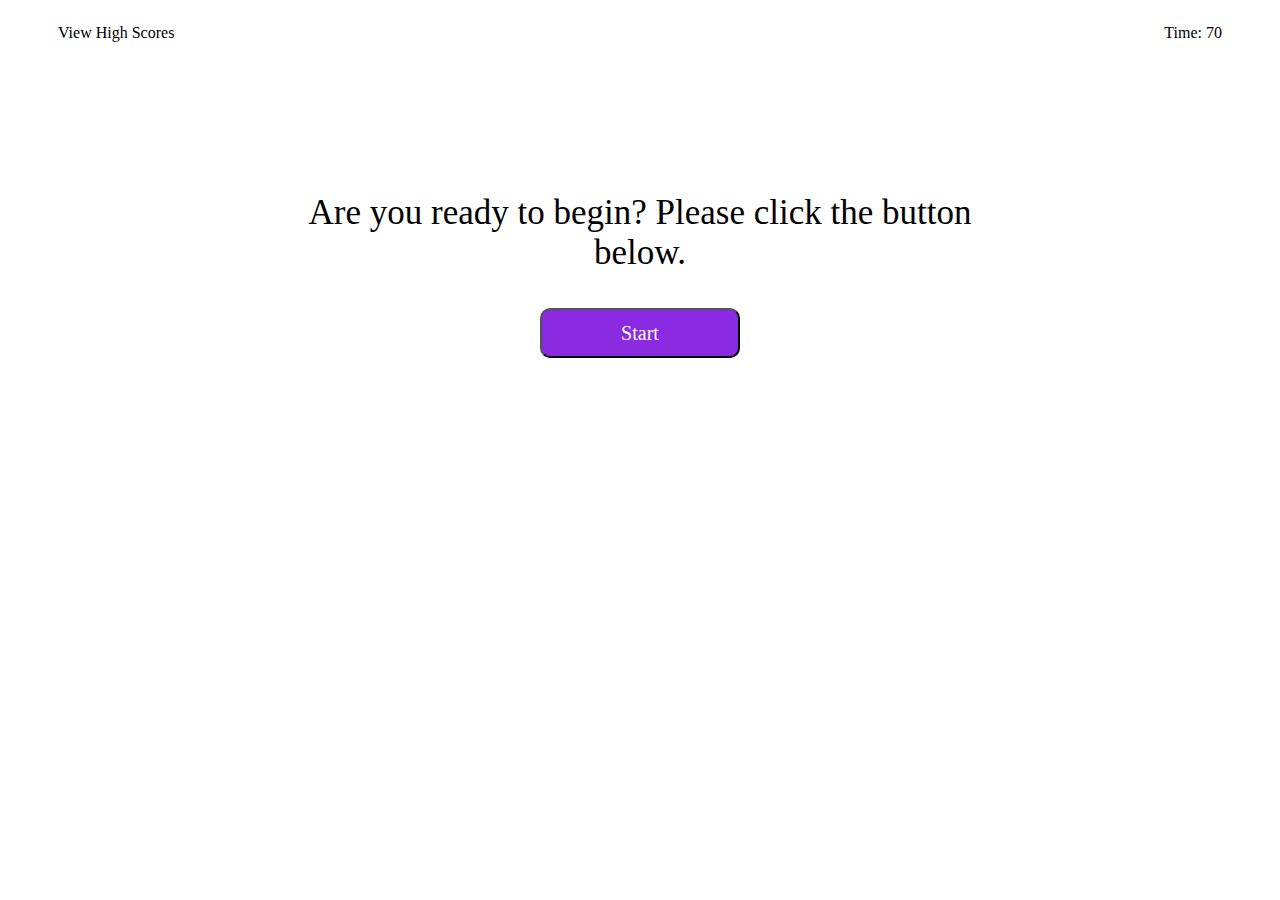
==== index.html @ 0b664e5a "Add files, create the site format, and add logic to .js file. Logic includes: querySelector to creat" ====
<!DOCTYPE html>
<html lang="en">

<head>
    <meta charset="UTF-8">
    <meta http-equiv="X-UA-Compatible" content="IE=edge">
    <meta name="viewport" content="width=device-width, initial-scale=1.0">
    <link rel="stylesheet" href="./assets/css/styles.css">
    <title>Quiz Time!</title>
</head>

<body>
    <header>
        <div class="score">
            <p>View High Scores</p>
        </div>
        <div class="time">
            <p class="timer">Time: 70</p>
        </div>
    </header>
    <section>
        <div class="question">
            <p class="start_question">Are you ready to begin? Please click the button below.</p>
        </div>
        <div class="answer">
            <button class="start_button">Start</button>
        </div>
    </section>
    <script src="./assets/js/script.js"></script>
</body>

</html>
---- assets/css/styles.css ----
@import url('https://fonts.googleapis.com/css2?family=Permanent+Marker&family=Poppins:ital,wght@1,300&display=swap');

* {
    font-family: 'Permanent Marker', cursive;
}

header {
    display: flex;
    flex-direction: row;
    justify-content: space-between;
    flex-wrap: wrap;
    width: 100%;
}

.score {
    margin-left: 50px;
}

.time {
    margin-right: 50px;
}

section {
    display: flex;
    flex-direction: column;
    align-items: center;
    justify-content: center;
    margin-top: 100px;
    font-size: 35px;
    height: auto;
}

button {
    width: 200px;
    color: white;
    font-size: 20px;
    height: 50px;
    background-color: blueviolet;
    border-radius: 10px;
}

button:hover {
    background-color: rgb(171, 116, 223);
}

.question {
    text-align: center;
    width: 60%;
}

.answer {
    display: flex;
    flex-direction: column;
}

.answer > button:nth-child(n+2) {
    margin-top: 10px;
}
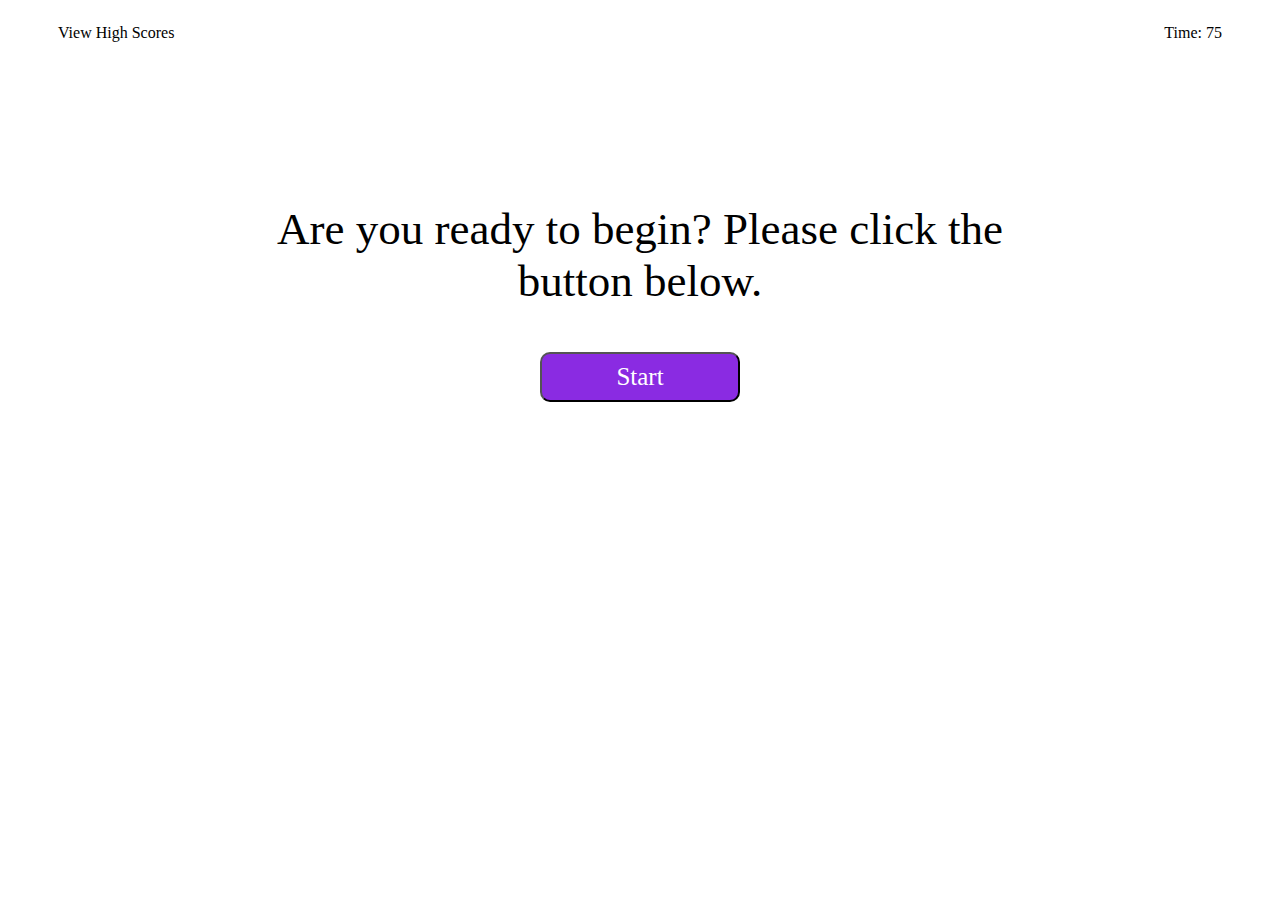
==== commit 13baae5a: "Start over. Use display: none for the answer buttons instead of creating buttons. Creating buttons c" ====
--- a/index.html
+++ b/index.html
@@ -15,7 +15,7 @@
             <p>View High Scores</p>
         </div>
         <div class="time">
-            <p class="timer">Time: 70</p>
+            <p class="timer">Time: 75</p>
         </div>
     </header>
     <section>
@@ -24,6 +24,10 @@
         </div>
         <div class="answer">
             <button class="start_button">Start</button>
+            <button style ="display: none" class="answer-1">Test</button>
+            <button style ="display: none" class="answer-2"></button>
+            <button style ="display: none" class="answer-3"></button>
+            <button style ="display: none" class="answer-4"></button>
         </div>
     </section>
     <script src="./assets/js/script.js"></script>
--- a/assets/css/styles.css
+++ b/assets/css/styles.css
@@ -26,14 +26,14 @@
     align-items: center;
     justify-content: center;
     margin-top: 100px;
-    font-size: 35px;
+    font-size: 45px;
     height: auto;
 }
 
 button {
     width: 200px;
     color: white;
-    font-size: 20px;
+    font-size: 25px;
     height: 50px;
     background-color: blueviolet;
     border-radius: 10px;
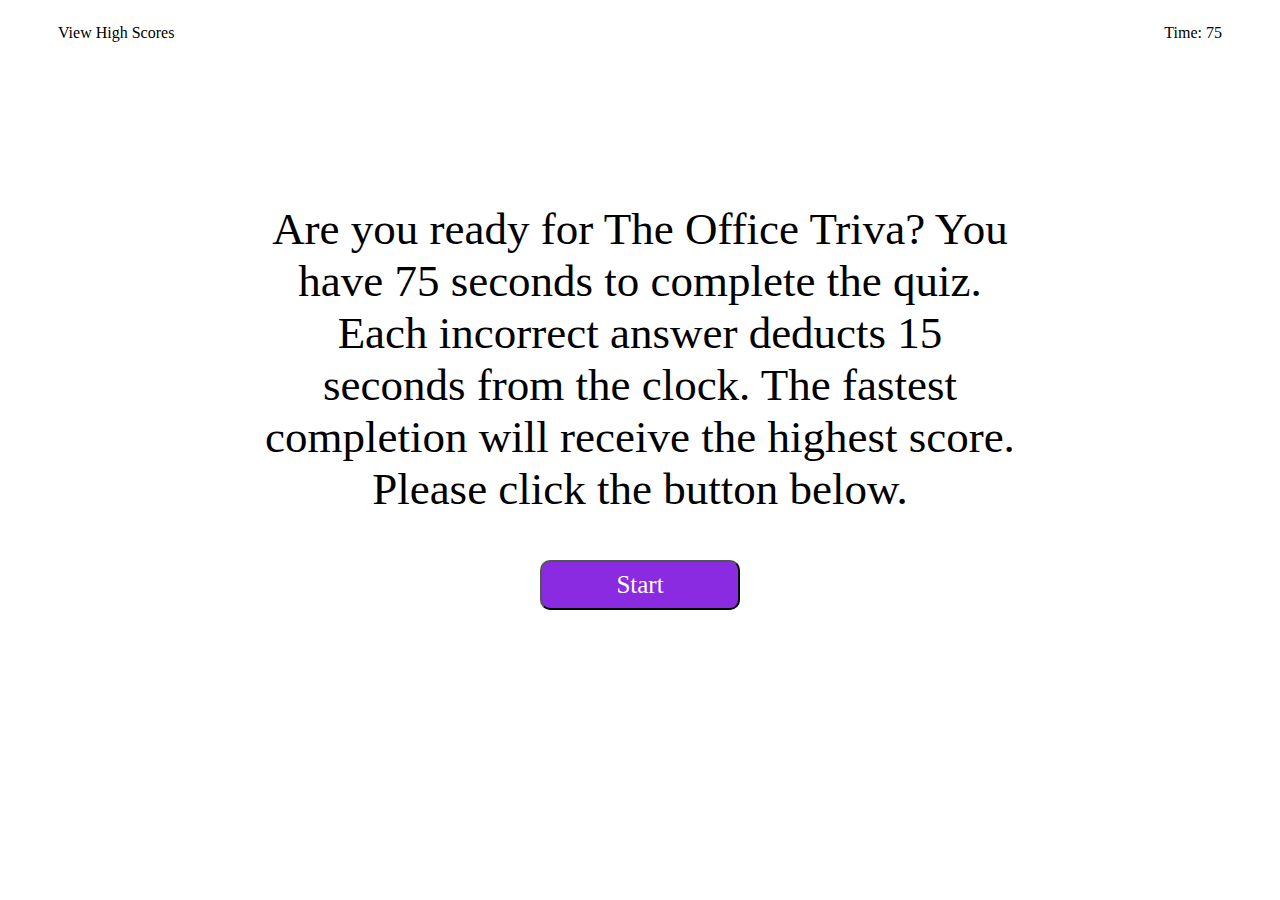
==== commit d1df7033: "Add last few questions. Debug question skipping by adjusting function format and placement." ====
--- a/index.html
+++ b/index.html
@@ -20,15 +20,21 @@
     </header>
     <section>
         <div class="question">
-            <p class="start_question">Are you ready to begin? Please click the button below.</p>
+            <p class="start_question">Are you ready for The Office Triva? You have 75 seconds to complete the quiz. Each
+                incorrect answer deducts 15 seconds from the clock. The fastest completion will receive the highest score. Please click the button below.</p>
         </div>
         <div class="answer">
             <button class="start_button">Start</button>
-            <button style ="display: none" class="answer-1">Test</button>
-            <button style ="display: none" class="answer-2"></button>
-            <button style ="display: none" class="answer-3"></button>
-            <button style ="display: none" class="answer-4"></button>
+            <button style="display: none" class="answer-1">Test</button>
+            <button style="display: none" class="answer-2"></button>
+            <button style="display: none" class="answer-3"></button>
+            <button style="display: none" class="answer-4"></button>
         </div>
+        <footer style="display: none;">
+            <hr>
+            <p style="display: none;" class="correct">That's correct!</p>
+            <p style="display: none;" class="incorrect">Incorrect!</p>
+        </footer>
     </section>
     <script src="./assets/js/script.js"></script>
 </body>
--- a/assets/css/styles.css
+++ b/assets/css/styles.css
@@ -31,12 +31,16 @@
 }
 
 button {
-    width: 200px;
+    width: auto;
     color: white;
     font-size: 25px;
     height: 50px;
     background-color: blueviolet;
     border-radius: 10px;
+}
+
+.start_button {
+    width: 200px;
 }
 
 button:hover {
@@ -55,4 +59,11 @@
 
 .answer > button:nth-child(n+2) {
     margin-top: 10px;
+}
+
+footer {
+    font-size: 25px;
+    color: gray;
+    width: 80%;
+    margin-top: 30px;
 }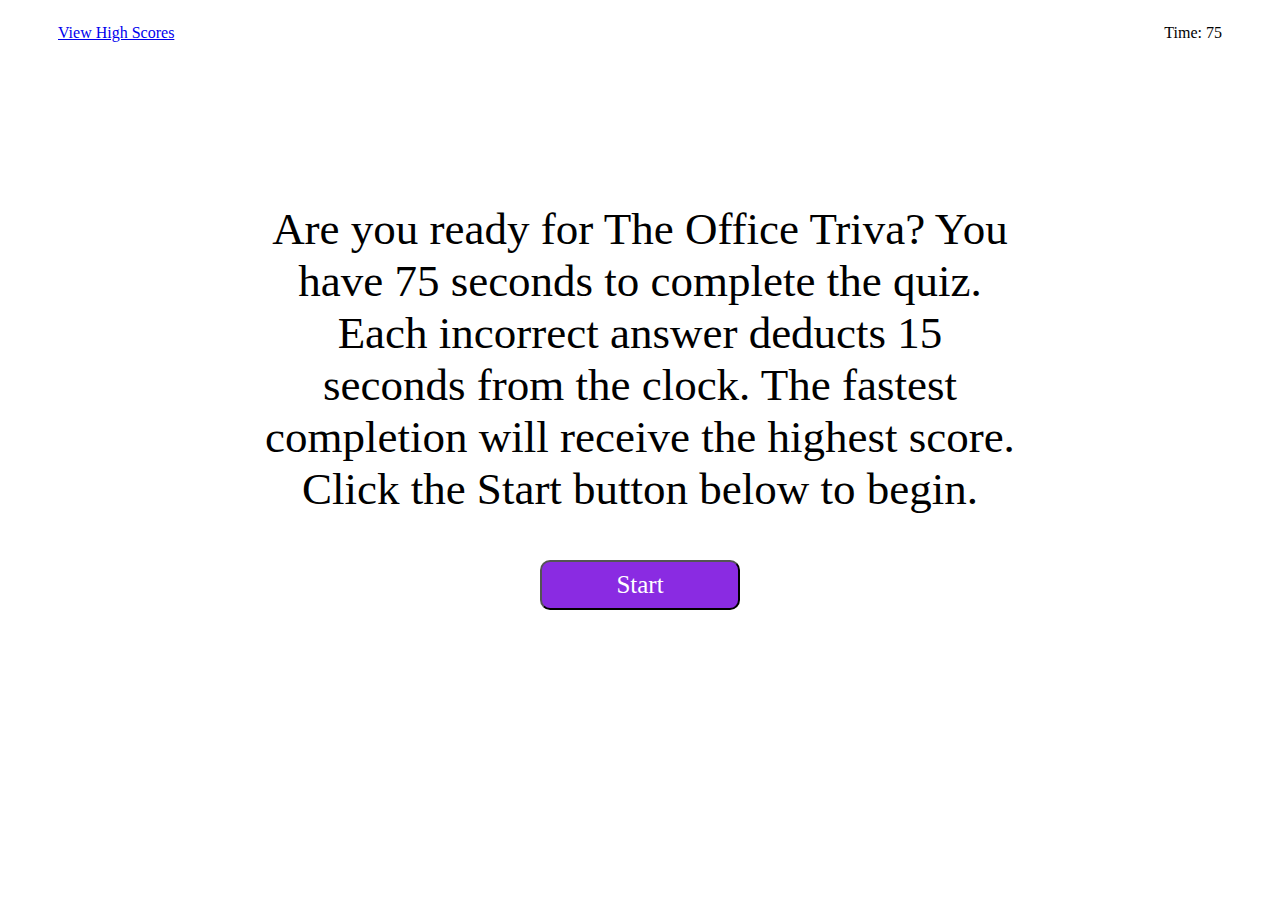
==== commit 8f270932: "Create if statements to save the correct time and score. Use localStorage to store an array of submi" ====
--- a/index.html
+++ b/index.html
@@ -12,7 +12,7 @@
 <body>
     <header>
         <div class="score">
-            <p>View High Scores</p>
+            <a href="./scores.html">View High Scores</a>
         </div>
         <div class="time">
             <p class="timer">Time: 75</p>
@@ -21,7 +21,8 @@
     <section>
         <div class="question">
             <p class="start_question">Are you ready for The Office Triva? You have 75 seconds to complete the quiz. Each
-                incorrect answer deducts 15 seconds from the clock. The fastest completion will receive the highest score. Please click the button below.</p>
+                incorrect answer deducts 15 seconds from the clock. The fastest completion will receive the highest
+                score. Click the Start button below to begin.</p>
         </div>
         <div class="answer">
             <button class="start_button">Start</button>
@@ -30,6 +31,13 @@
             <button style="display: none" class="answer-3"></button>
             <button style="display: none" class="answer-4"></button>
         </div>
+        <main class="submission" style="display: none;">
+            <div class="input_score">
+                <p>Initials:</p>
+                <input class="input_value" type="text" style="display: block;">
+                <button class="submit">Submit</button>
+            </div>
+        </main>
         <footer style="display: none;">
             <hr>
             <p style="display: none;" class="correct">That's correct!</p>
--- a/assets/css/styles.css
+++ b/assets/css/styles.css
@@ -8,6 +8,7 @@
     display: flex;
     flex-direction: row;
     justify-content: space-between;
+    align-items: center;
     flex-wrap: wrap;
     width: 100%;
 }
@@ -66,4 +67,40 @@
     color: gray;
     width: 80%;
     margin-top: 30px;
+}
+
+.submission {
+    display: flex;
+    flex-direction: column;
+    width: 75%;
+    justify-content: center;
+    align-items: center;
+}
+
+.input_score {
+    display: flex;
+    flex-direction: row;
+    width: auto;
+    height: auto;
+}
+
+input {
+    height: 30px;
+    align-self: center;
+    margin-top: 5px;
+    margin-left: 10px;
+}
+
+.submit {
+    align-self: center;
+    height: 30px;
+    font-size: 15px;
+    margin-left: 5px;
+}
+
+ul {
+    display: flex;
+    flex-direction: column;
+    align-items: center;
+    font-size: 35px;
 }